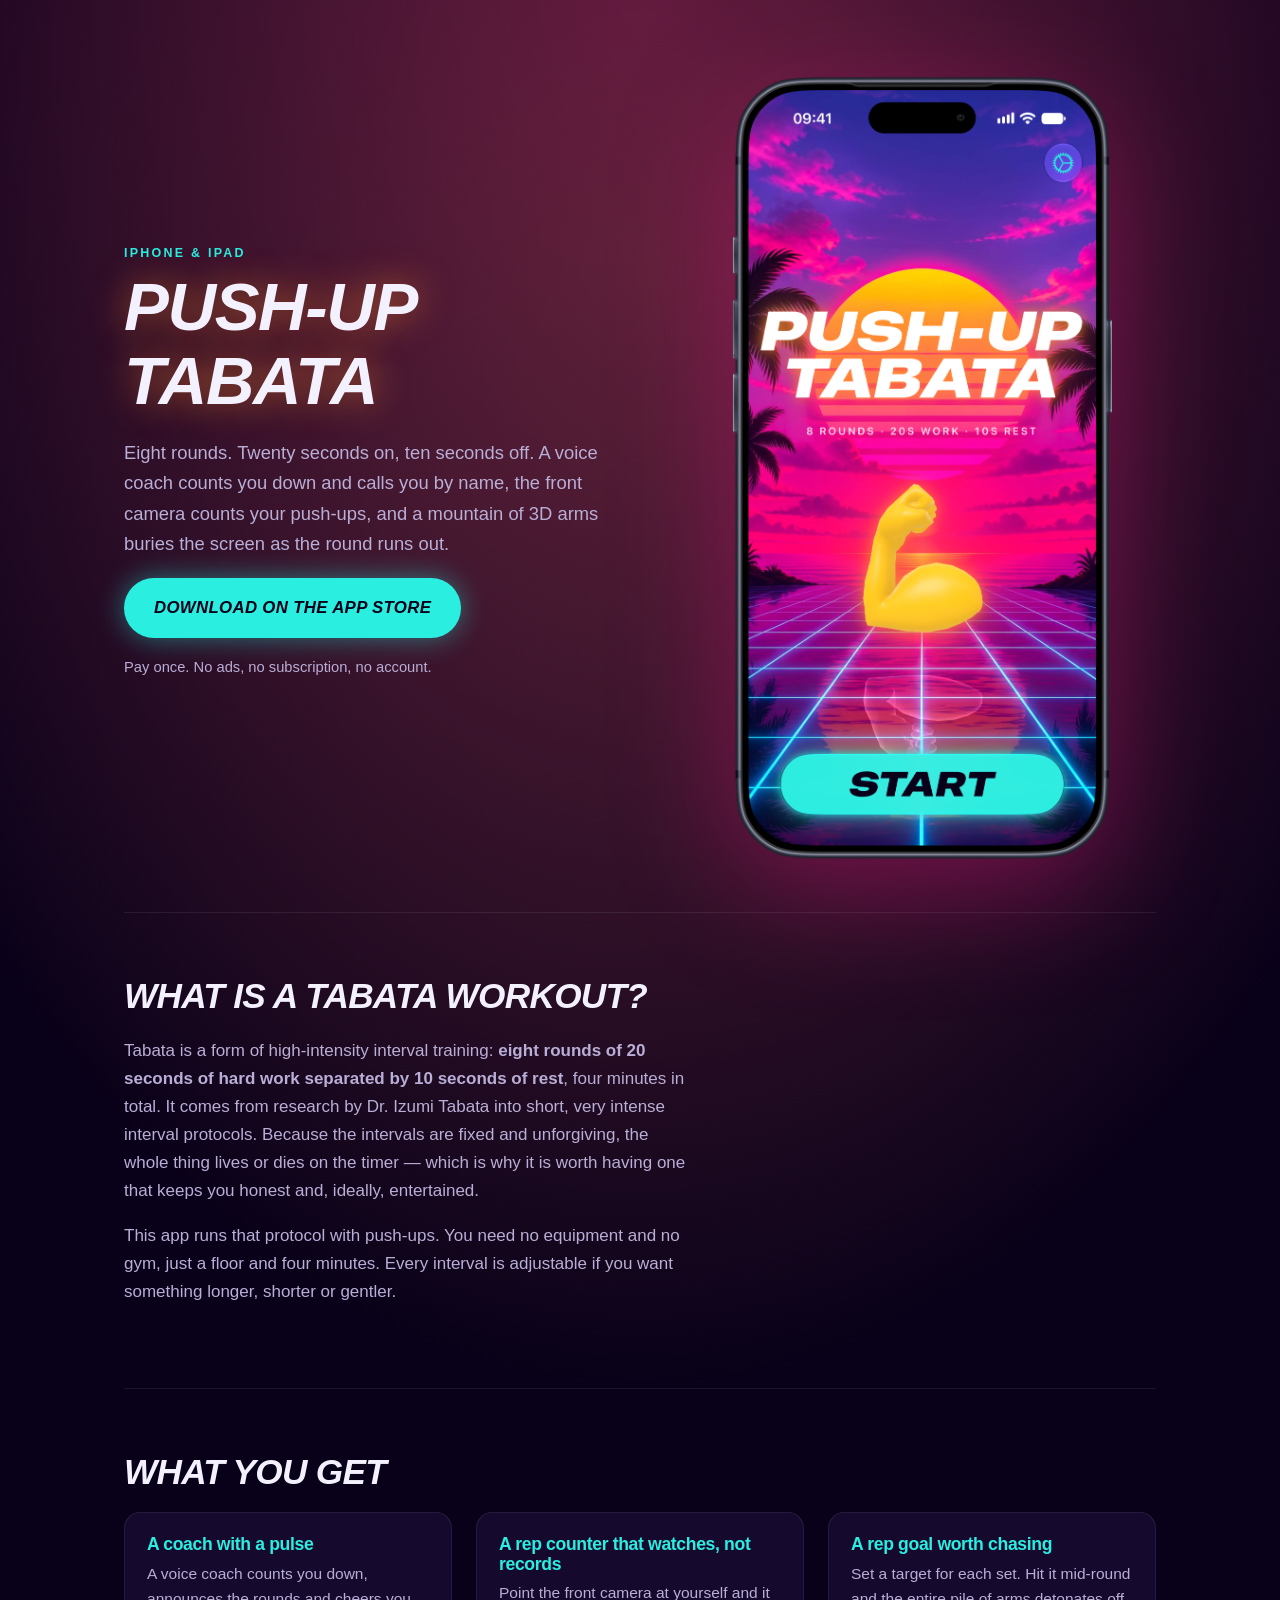
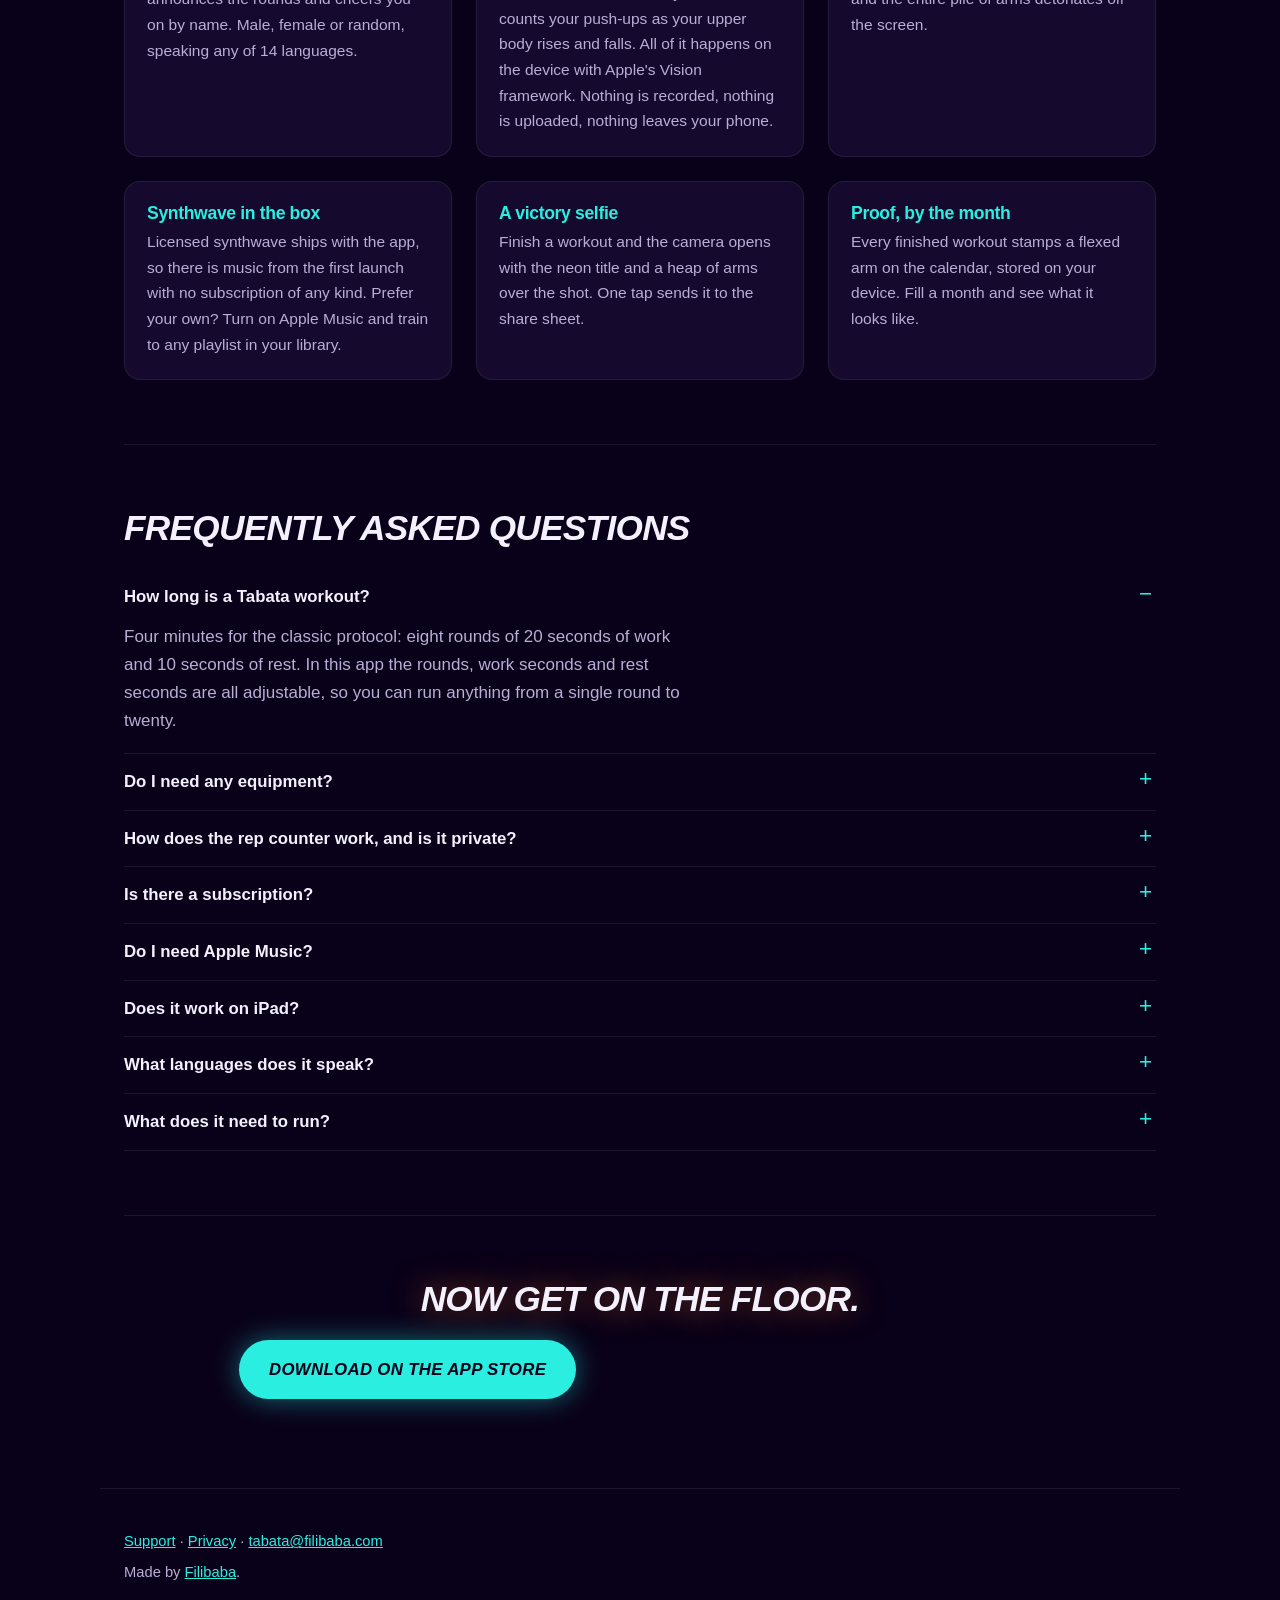
==== index.html @ 629be087 "Add the landing site Static HTML and one stylesheet: hero, what tabata is, features, FAQ, plus the s" ====
<!DOCTYPE html>
<html lang="en">
<head>
<meta charset="utf-8">
<meta name="viewport" content="width=device-width, initial-scale=1">
<title>Push-Up Tabata — 80s Synthwave Push-Up Workout App for iPhone</title>
<meta name="description" content="A push-up tabata workout app for iPhone and iPad: eight rounds of 20 seconds on, 10 off, with a voice coach, an on-device rep counter and a neon synthwave soundtrack. Pay once. No ads, no subscription.">
<link rel="canonical" href="https://pushuptabata.com/">
<meta name="apple-itunes-app" content="app-id=6803532302">
<meta name="theme-color" content="#090119">

<meta property="og:type" content="website">
<meta property="og:site_name" content="Push-Up Tabata">
<meta property="og:title" content="Push-Up Tabata — work out like an 80s action hero">
<meta property="og:description" content="Eight rounds. Twenty seconds on, ten off. A voice coach, an on-device rep counter, and a mountain of 3D arms. Pay once, no subscription.">
<meta property="og:url" content="https://pushuptabata.com/">
<meta property="og:image" content="https://pushuptabata.com/images/og.png">
<meta property="og:image:width" content="1200">
<meta property="og:image:height" content="630">
<meta name="twitter:card" content="summary_large_image">
<meta name="twitter:title" content="Push-Up Tabata — work out like an 80s action hero">
<meta name="twitter:description" content="Eight rounds. Twenty seconds on, ten off. Pay once, no subscription.">
<meta name="twitter:image" content="https://pushuptabata.com/images/og.png">

<link rel="icon" href="/images/icon.png" type="image/png">
<link rel="apple-touch-icon" href="/images/icon.png">
<link rel="stylesheet" href="/style.css">

<script type="application/ld+json">
{
  "@context": "https://schema.org",
  "@type": "SoftwareApplication",
  "name": "Push-Up Tabata",
  "operatingSystem": "iOS 26.0 or later",
  "applicationCategory": "HealthApplication",
  "applicationSubCategory": "Fitness",
  "url": "https://pushuptabata.com/",
  "downloadUrl": "https://apps.apple.com/app/id6803532302",
  "screenshot": "https://pushuptabata.com/images/og.png",
  "inLanguage": ["en","sv","es","fr","de","it","pt","ja","ko","zh-Hans","zh-Hant","nl","pl","tr"],
  "offers": { "@type": "Offer", "price": "2.99", "priceCurrency": "USD" },
  "author": { "@type": "Organization", "name": "Filibaba", "url": "https://filibaba.com" }
}
</script>
</head>
<body>

<header class="hero">
  <div class="hero-text">
    <p class="eyebrow">iPhone &amp; iPad</p>
    <h1>Push-Up Tabata</h1>
    <p class="lede">
      Eight rounds. Twenty seconds on, ten seconds off. A voice coach counts you
      down and calls you by name, the front camera counts your push-ups, and a
      mountain of 3D arms buries the screen as the round runs out.
    </p>
    <p>
      <a class="cta" href="https://apps.apple.com/app/id6803532302">Download on the App Store</a>
    </p>
    <p class="fineprint">Pay once. No ads, no subscription, no account.</p>
  </div>
  <img class="hero-shot" src="/images/hero.png" width="801" height="1670"
       alt="Push-Up Tabata on iPhone, showing the neon synthwave title screen with a 3D flexed arm standing on a glowing grid.">
</header>

<main>

<section>
  <h2>What is a Tabata workout?</h2>
  <p>
    Tabata is a form of high-intensity interval training: <strong>eight rounds of
    20 seconds of hard work separated by 10 seconds of rest</strong>, four minutes
    in total. It comes from research by Dr. Izumi Tabata into short, very intense
    interval protocols. Because the intervals are fixed and unforgiving, the whole
    thing lives or dies on the timer — which is why it is worth having one that
    keeps you honest and, ideally, entertained.
  </p>
  <p>
    This app runs that protocol with push-ups. You need no equipment and no gym,
    just a floor and four minutes. Every interval is adjustable if you want
    something longer, shorter or gentler.
  </p>
</section>

<section>
  <h2>What you get</h2>
  <ul class="features">
    <li>
      <h3>A coach with a pulse</h3>
      <p>
        A voice coach counts you down, announces the rounds and cheers you on by
        name. Male, female or random, speaking any of 14 languages.
      </p>
    </li>
    <li>
      <h3>A rep counter that watches, not records</h3>
      <p>
        Point the front camera at yourself and it counts your push-ups as your
        upper body rises and falls. All of it happens on the device with Apple's
        Vision framework. Nothing is recorded, nothing is uploaded, nothing leaves
        your phone.
      </p>
    </li>
    <li>
      <h3>A rep goal worth chasing</h3>
      <p>
        Set a target for each set. Hit it mid-round and the entire pile of arms
        detonates off the screen.
      </p>
    </li>
    <li>
      <h3>Synthwave in the box</h3>
      <p>
        Licensed synthwave ships with the app, so there is music from the first
        launch with no subscription of any kind. Prefer your own? Turn on Apple
        Music and train to any playlist in your library.
      </p>
    </li>
    <li>
      <h3>A victory selfie</h3>
      <p>
        Finish a workout and the camera opens with the neon title and a heap of
        arms over the shot. One tap sends it to the share sheet.
      </p>
    </li>
    <li>
      <h3>Proof, by the month</h3>
      <p>
        Every finished workout stamps a flexed arm on the calendar, stored on your
        device. Fill a month and see what it looks like.
      </p>
    </li>
  </ul>
</section>

<section id="faq">
  <h2>Frequently asked questions</h2>

  <details open>
    <summary>How long is a Tabata workout?</summary>
    <p>
      Four minutes for the classic protocol: eight rounds of 20 seconds of work
      and 10 seconds of rest. In this app the rounds, work seconds and rest
      seconds are all adjustable, so you can run anything from a single round to
      twenty.
    </p>
  </details>

  <details>
    <summary>Do I need any equipment?</summary>
    <p>
      No. Push-ups need a floor and nothing else. Put the phone on the ground in
      front of you — that is also the position the rep counter expects.
    </p>
  </details>

  <details>
    <summary>How does the rep counter work, and is it private?</summary>
    <p>
      The front camera watches your upper body rise and fall, using Apple's Vision
      framework entirely on the device. No video is recorded, stored or uploaded,
      and there is no server involved at any point. The rep counter is optional and
      off until you turn it on; the camera permission is only requested at that
      moment.
    </p>
  </details>

  <details>
    <summary>Is there a subscription?</summary>
    <p>
      No. You pay once and the app is yours. There are no ads, no in-app purchases,
      no accounts and no newsletter.
    </p>
  </details>

  <details>
    <summary>Do I need Apple Music?</summary>
    <p>
      No. Synthwave tracks are built into the app and play from the first launch.
      Apple Music is an optional toggle for training to your own playlists, and
      permission is only requested if you switch it on.
    </p>
  </details>

  <details>
    <summary>Does it work on iPad?</summary>
    <p>
      Yes. The app is universal and runs on iPhone and iPad, in portrait and
      landscape.
    </p>
  </details>

  <details>
    <summary>What languages does it speak?</summary>
    <p>
      Fourteen: English, Swedish, Spanish, French, German, Italian, Portuguese,
      Japanese, Korean, Simplified and Traditional Chinese, Dutch, Polish and
      Turkish. The interface and the voice coach both follow your phone's language,
      and you can override it in settings.
    </p>
  </details>

  <details>
    <summary>What does it need to run?</summary>
    <p>
      iOS 26 or later, on iPhone or iPad.
    </p>
  </details>
</section>

<section class="closing">
  <h2>Now get on the floor.</h2>
  <p><a class="cta" href="https://apps.apple.com/app/id6803532302">Download on the App Store</a></p>
</section>

</main>

<footer>
  <p>
    <a href="/support.html">Support</a> ·
    <a href="/privacy.html">Privacy</a> ·
    <a href="mailto:tabata@filibaba.com">tabata@filibaba.com</a>
  </p>
  <p class="fineprint">Made by <a href="https://filibaba.com">Filibaba</a>.</p>
</footer>

<script type="application/ld+json">
{
  "@context": "https://schema.org",
  "@type": "FAQPage",
  "mainEntity": [
    { "@type": "Question", "name": "How long is a Tabata workout?",
      "acceptedAnswer": { "@type": "Answer", "text": "Four minutes for the classic protocol: eight rounds of 20 seconds of work and 10 seconds of rest. In Push-Up Tabata the rounds, work seconds and rest seconds are all adjustable." } },
    { "@type": "Question", "name": "Do I need any equipment?",
      "acceptedAnswer": { "@type": "Answer", "text": "No. Push-ups need a floor and nothing else. Put the phone on the ground in front of you, which is also the position the rep counter expects." } },
    { "@type": "Question", "name": "How does the rep counter work, and is it private?",
      "acceptedAnswer": { "@type": "Answer", "text": "The front camera watches your upper body rise and fall using Apple's Vision framework, entirely on the device. No video is recorded, stored or uploaded, and no server is involved. The rep counter is optional and off until you turn it on." } },
    { "@type": "Question", "name": "Is there a subscription?",
      "acceptedAnswer": { "@type": "Answer", "text": "No. You pay once. There are no ads, no in-app purchases, no accounts and no subscription." } },
    { "@type": "Question", "name": "Do I need Apple Music?",
      "acceptedAnswer": { "@type": "Answer", "text": "No. Synthwave tracks are built into the app and play from the first launch. Apple Music is an optional toggle for training to your own playlists." } },
    { "@type": "Question", "name": "Does it work on iPad?",
      "acceptedAnswer": { "@type": "Answer", "text": "Yes. The app is universal and runs on iPhone and iPad, in portrait and landscape." } },
    { "@type": "Question", "name": "What languages does it speak?",
      "acceptedAnswer": { "@type": "Answer", "text": "Fourteen: English, Swedish, Spanish, French, German, Italian, Portuguese, Japanese, Korean, Simplified and Traditional Chinese, Dutch, Polish and Turkish." } },
    { "@type": "Question", "name": "What does it need to run?",
      "acceptedAnswer": { "@type": "Answer", "text": "iOS 26 or later, on iPhone or iPad." } }
  ]
}
</script>

</body>
</html>
---- style.css ----
/* Push-Up Tabata — the app's palette, at web weight. No frameworks, one file. */

:root {
  --indigo: #090119;
  --indigo-soft: #150a2e;
  --magenta: #ff2ecc;
  --pink: #ff1b8d;
  --turquoise: #29eee0;
  --sun: #ffcc4d;
  --ink: #f4f1ff;
  --ink-dim: #b9aed6;
  --max: 1080px;
}

* { box-sizing: border-box; }

html { scroll-behavior: smooth; }

body {
  margin: 0;
  background: var(--indigo);
  color: var(--ink);
  font: 17px/1.65 -apple-system, BlinkMacSystemFont, "Segoe UI", Roboto, Helvetica, Arial, sans-serif;
  -webkit-font-smoothing: antialiased;
  /* The grid horizon, drawn rather than shipped as an image. */
  background-image:
    radial-gradient(120% 70% at 50% 0%, rgba(255, 27, 141, 0.28), transparent 60%),
    radial-gradient(90% 50% at 50% 8%, rgba(255, 204, 77, 0.16), transparent 70%);
  background-repeat: no-repeat;
}

h1, h2, h3 { line-height: 1.1; letter-spacing: -0.02em; }

h1 {
  font-size: clamp(2.7rem, 8vw, 4.2rem);
  font-style: italic;
  font-weight: 800;
  margin: 0.1em 0 0.3em;
  text-transform: uppercase;
  text-shadow: 0 0 34px rgba(255, 140, 40, 0.55);
}

h2 {
  font-size: clamp(1.6rem, 4vw, 2.2rem);
  font-style: italic;
  font-weight: 800;
  text-transform: uppercase;
  margin: 0 0 0.6em;
}

h3 { font-size: 1.1rem; margin: 0 0 0.35em; color: var(--turquoise); }

a { color: var(--turquoise); }

p { margin: 0 0 1em; }

/* ---------- hero ---------- */

.hero {
  max-width: var(--max);
  margin: 0 auto;
  padding: clamp(28px, 6vw, 72px) 24px 24px;
  display: grid;
  gap: clamp(16px, 4vw, 48px);
  grid-template-columns: 1fr;
  align-items: center;
}

@media (min-width: 820px) {
  .hero { grid-template-columns: 1.05fr 0.95fr; padding-bottom: 48px; }
}

.eyebrow {
  color: var(--turquoise);
  text-transform: uppercase;
  letter-spacing: 0.18em;
  font-size: 0.78rem;
  font-weight: 700;
  margin: 0;
}

.lede { font-size: 1.15rem; color: var(--ink-dim); max-width: 34em; }

.hero-shot {
  width: 100%;
  height: auto;
  max-width: 380px;
  justify-self: center;
  filter: drop-shadow(0 30px 60px rgba(255, 27, 141, 0.35));
}

/* ---------- calls to action ---------- */

.cta {
  display: inline-block;
  background: var(--turquoise);
  color: var(--indigo);
  font-weight: 800;
  font-style: italic;
  text-transform: uppercase;
  letter-spacing: 0.02em;
  text-decoration: none;
  padding: 16px clamp(20px, 5vw, 30px);
  border-radius: 999px;
  box-shadow: 0 0 28px rgba(41, 238, 224, 0.45);
  /* One line at every width: the label breaking after "THE" looked like a bug. */
  white-space: nowrap;
  font-size: clamp(0.95rem, 3.6vw, 1.05rem);
}

.cta:hover { background: #fff; }

.fineprint { color: var(--ink-dim); font-size: 0.92rem; }

/* ---------- sections ---------- */

main { max-width: var(--max); margin: 0 auto; padding: 0 24px 8px; }

section { padding: clamp(32px, 6vw, 64px) 0; border-top: 1px solid rgba(255,255,255,0.08); }

section p { color: var(--ink-dim); max-width: 60ch; }

.features {
  list-style: none;
  margin: 0;
  padding: 0;
  display: grid;
  gap: 24px;
  grid-template-columns: repeat(auto-fit, minmax(260px, 1fr));
}

.features li {
  background: var(--indigo-soft);
  border: 1px solid rgba(255,255,255,0.07);
  border-radius: 16px;
  padding: 22px;
}

.features p { margin: 0; font-size: 0.97rem; }

/* ---------- faq ---------- */

details {
  border-bottom: 1px solid rgba(255,255,255,0.08);
  padding: 14px 0;
}

summary {
  cursor: pointer;
  font-weight: 650;
  font-size: 1.05rem;
  list-style: none;
  padding-right: 28px;
  position: relative;
}

summary::-webkit-details-marker { display: none; }

summary::after {
  content: "+";
  position: absolute;
  right: 4px;
  color: var(--turquoise);
  font-weight: 400;
  font-size: 1.4rem;
  line-height: 1;
}

details[open] summary::after { content: "−"; }

details p { margin: 12px 0 4px; }

/* ---------- closing + footer ---------- */

.closing { text-align: center; }
.closing h2 { text-shadow: 0 0 30px rgba(255, 140, 40, 0.5); }

footer {
  max-width: var(--max);
  margin: 0 auto;
  padding: 40px 24px 64px;
  border-top: 1px solid rgba(255,255,255,0.08);
  color: var(--ink-dim);
  font-size: 0.92rem;
}

footer p { margin: 0 0 6px; }

/* ---------- article pages ---------- */

.page { max-width: 760px; margin: 0 auto; padding: clamp(28px, 6vw, 64px) 24px; }
.page h1 { font-size: clamp(2rem, 6vw, 2.8rem); }
.page h2 { font-size: 1.35rem; margin-top: 2em; }
.page p, .page li { color: var(--ink-dim); }
.page ul { padding-left: 1.2em; }
.page li { margin-bottom: 0.5em; }
.back { display: inline-block; margin-bottom: 8px; font-weight: 600; text-decoration: none; }

@media (prefers-reduced-motion: reduce) {
  html { scroll-behavior: auto; }
}
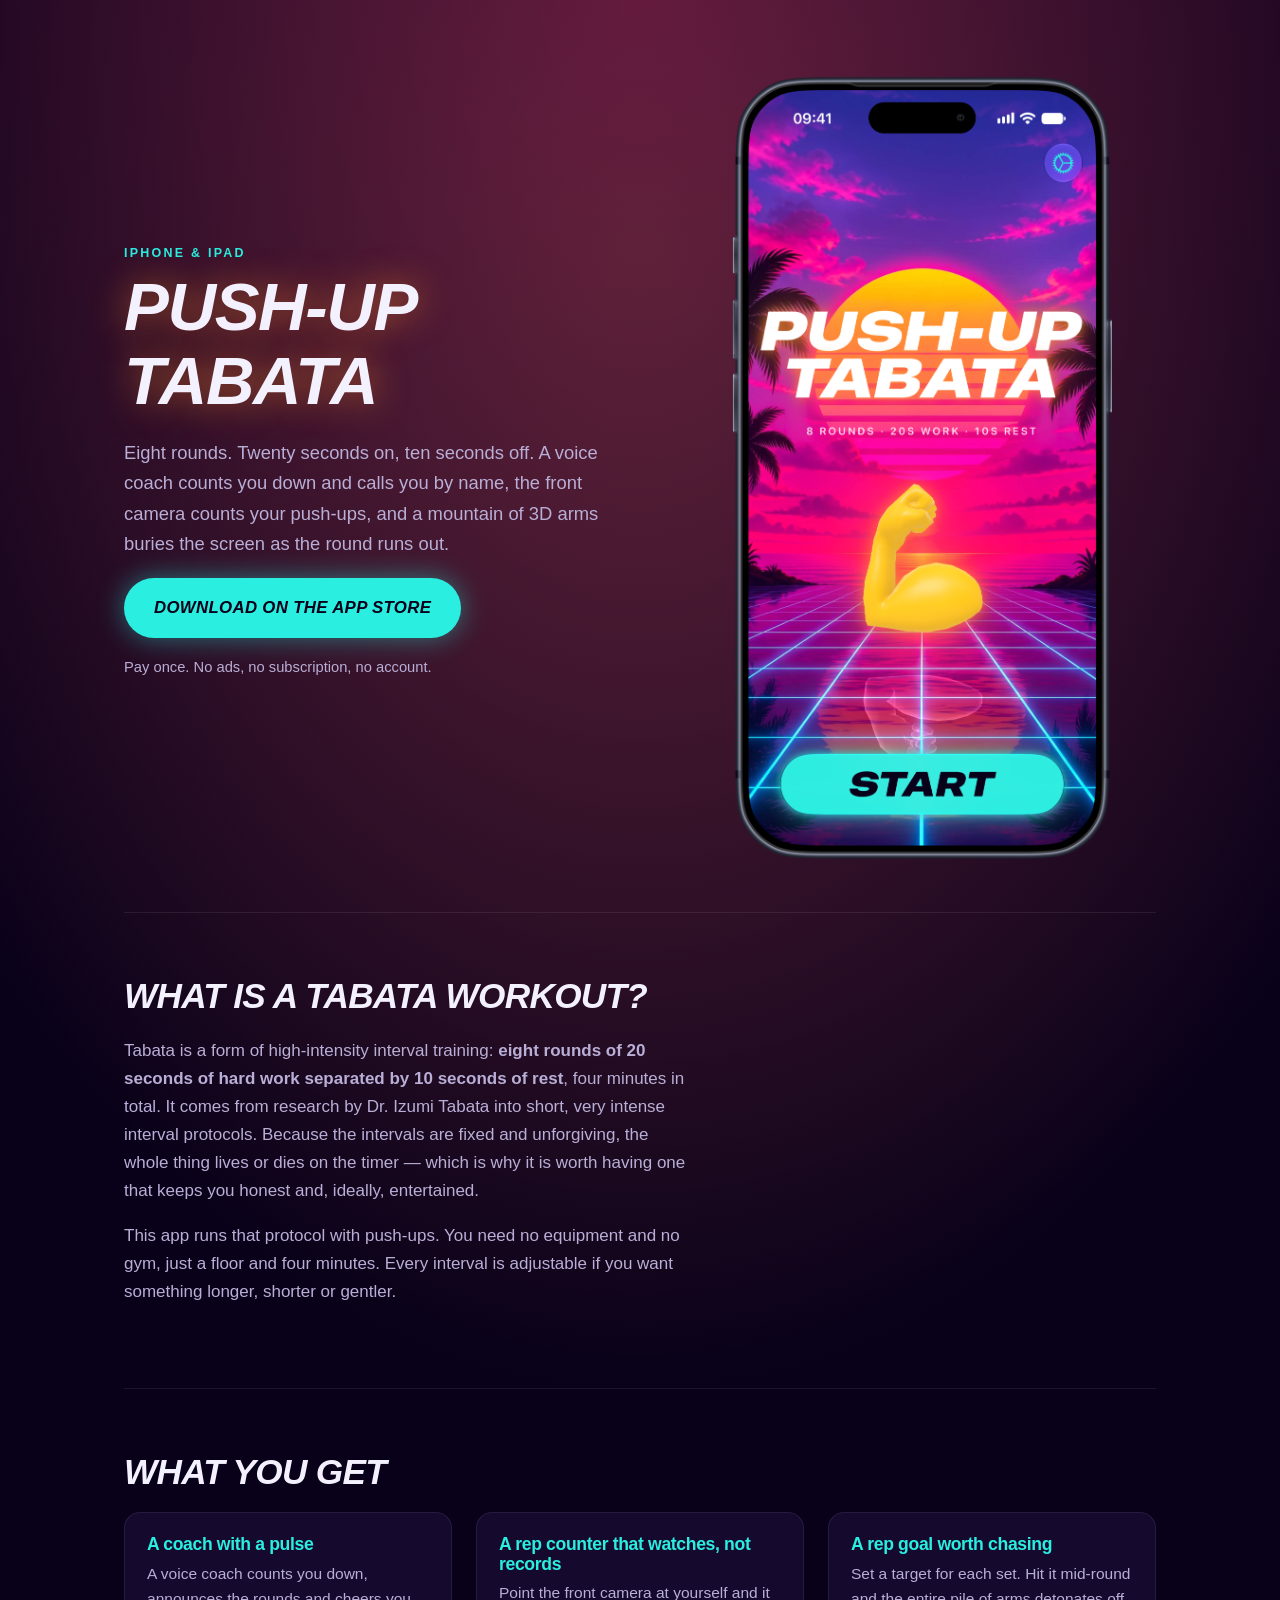
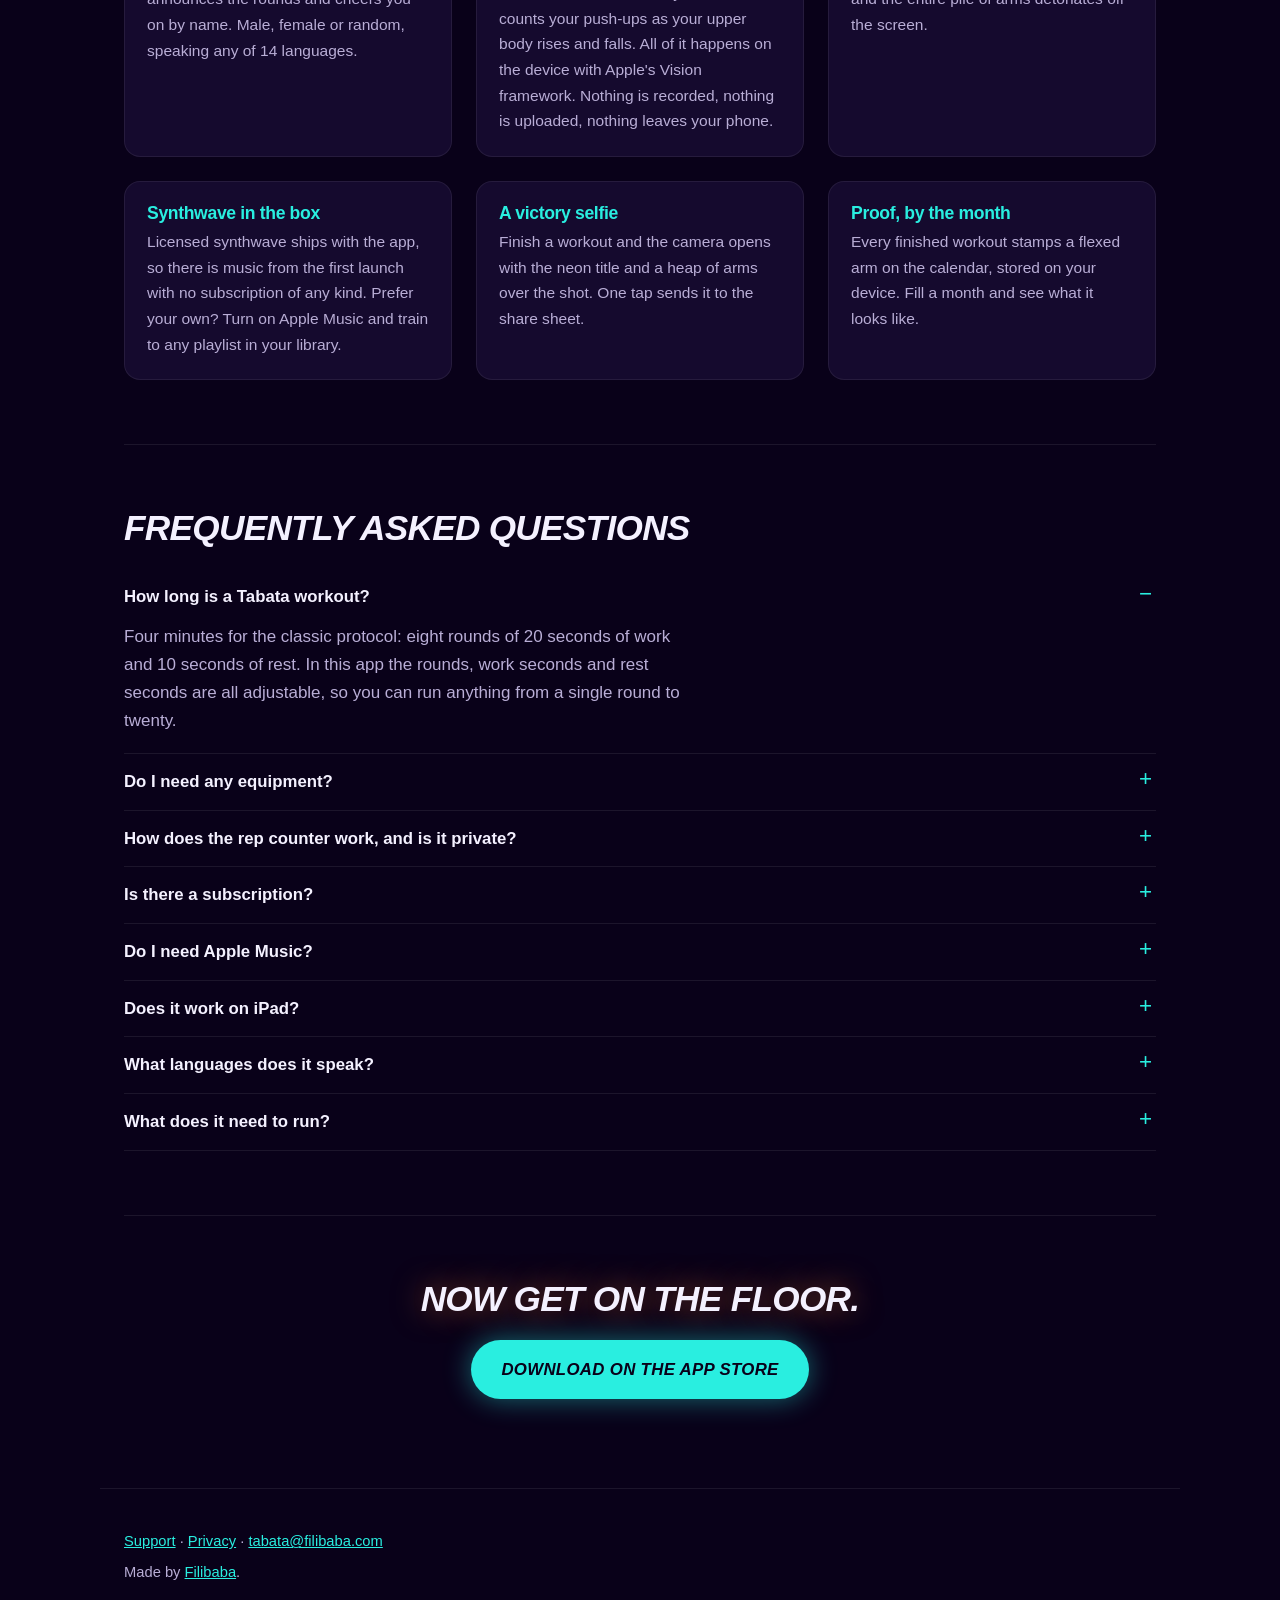
==== commit 4a8e9e8f: "Glow behind the hero phone instead of filtering it A filter on an <img> applies to the element's box" ====
--- a/index.html
+++ b/index.html
@@ -59,8 +59,10 @@
     </p>
     <p class="fineprint">Pay once. No ads, no subscription, no account.</p>
   </div>
-  <img class="hero-shot" src="/images/hero.png" width="801" height="1670"
-       alt="Push-Up Tabata on iPhone, showing the neon synthwave title screen with a 3D flexed arm standing on a glowing grid.">
+  <div class="hero-shot">
+    <img src="/images/hero.png" width="801" height="1670"
+         alt="Push-Up Tabata on iPhone, showing the neon synthwave title screen with a 3D flexed arm standing on a glowing grid.">
+  </div>
 </header>
 
 <main>
--- a/style.css
+++ b/style.css
@@ -31,10 +31,18 @@
 
 h1, h2, h3 { line-height: 1.1; letter-spacing: -0.02em; }
 
+/* Headings match the app's display face: San Francisco at Black (900), italic,
+   uppercase. The app also widens it with .fontWidth(.expanded); CSS cannot reach
+   SF's width axis — font-stretch computes to 125% and renders identically, and
+   neither font-variation-settings nor naming an expanded face does better — so
+   the weight carries it alone. A webfont is the only way to match the width.
+   font-stretch is left in for browsers whose system font does expose the axis. */
+
 h1 {
   font-size: clamp(2.7rem, 8vw, 4.2rem);
   font-style: italic;
-  font-weight: 800;
+  font-weight: 900;
+  font-stretch: expanded;
   margin: 0.1em 0 0.3em;
   text-transform: uppercase;
   text-shadow: 0 0 34px rgba(255, 140, 40, 0.55);
@@ -43,7 +51,8 @@
 h2 {
   font-size: clamp(1.6rem, 4vw, 2.2rem);
   font-style: italic;
-  font-weight: 800;
+  font-weight: 900;
+  font-stretch: expanded;
   text-transform: uppercase;
   margin: 0 0 0.6em;
 }
@@ -82,11 +91,30 @@
 .lede { font-size: 1.15rem; color: var(--ink-dim); max-width: 34em; }
 
 .hero-shot {
+  position: relative;
+  width: 100%;
+  max-width: 380px;
+  justify-self: center;
+}
+
+/* The glow is a gradient behind the phone rather than a drop-shadow on it.
+   A filter on an <img> applies to the element's box until the bitmap has
+   decoded — and width/height reserve that box up front — so WebKit painted a
+   hard pink rectangle around the whole frame on every uncached load, until the
+   phone arrived and the shadow snapped to its silhouette. A gradient cannot
+   square off, and it is already there while the image is still on its way. */
+.hero-shot::before {
+  content: "";
+  position: absolute;
+  inset: 8% -8% 2%;
+  background: radial-gradient(58% 42% at 50% 62%, rgba(255, 27, 141, 0.42), transparent 72%);
+}
+
+.hero-shot img {
+  position: relative;
+  display: block;
   width: 100%;
   height: auto;
-  max-width: 380px;
-  justify-self: center;
-  filter: drop-shadow(0 30px 60px rgba(255, 27, 141, 0.35));
 }
 
 /* ---------- calls to action ---------- */
@@ -95,7 +123,8 @@
   display: inline-block;
   background: var(--turquoise);
   color: var(--indigo);
-  font-weight: 800;
+  font-weight: 900;
+  font-stretch: expanded;
   font-style: italic;
   text-transform: uppercase;
   letter-spacing: 0.02em;
@@ -174,6 +203,9 @@
 
 .closing { text-align: center; }
 .closing h2 { text-shadow: 0 0 30px rgba(255, 140, 40, 0.5); }
+/* Sections cap their paragraphs at 60ch for readability, which here left the
+   button centred inside that narrow box rather than the section. */
+.closing p { max-width: none; }
 
 footer {
   max-width: var(--max);
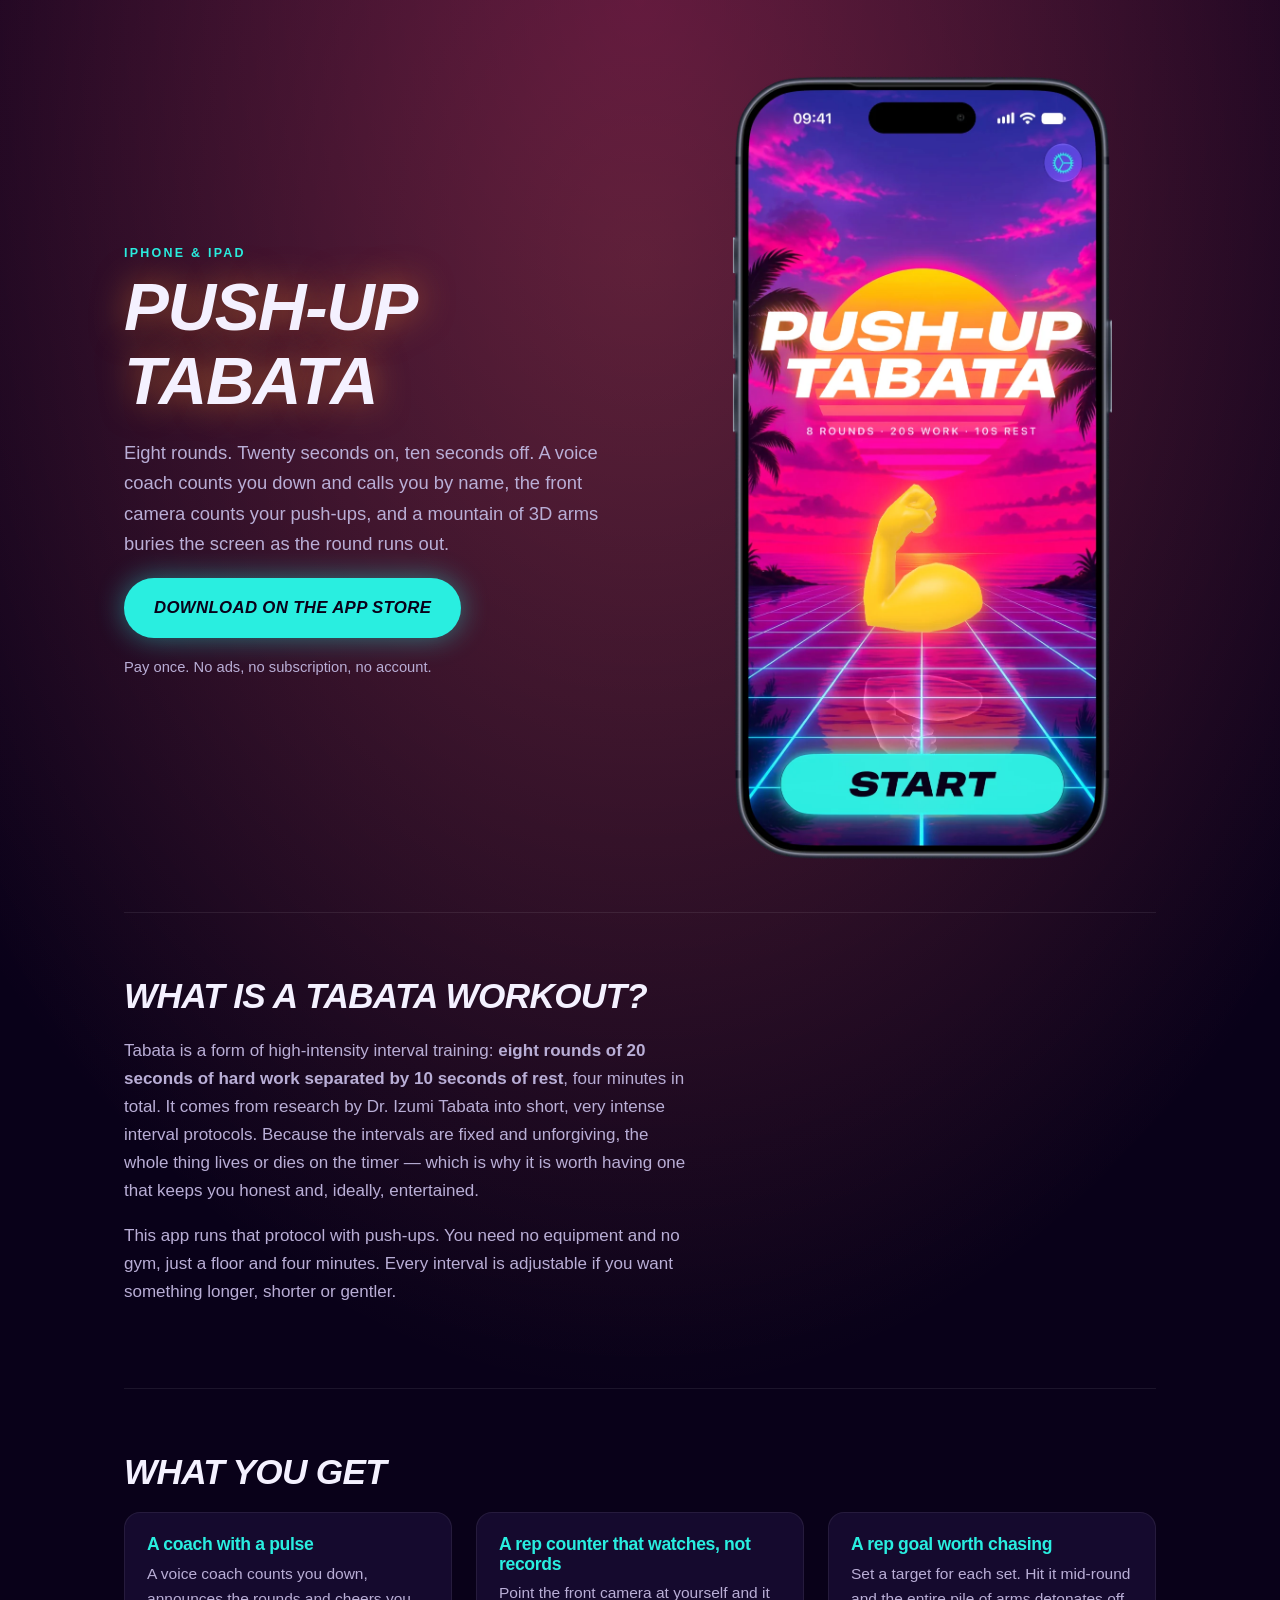
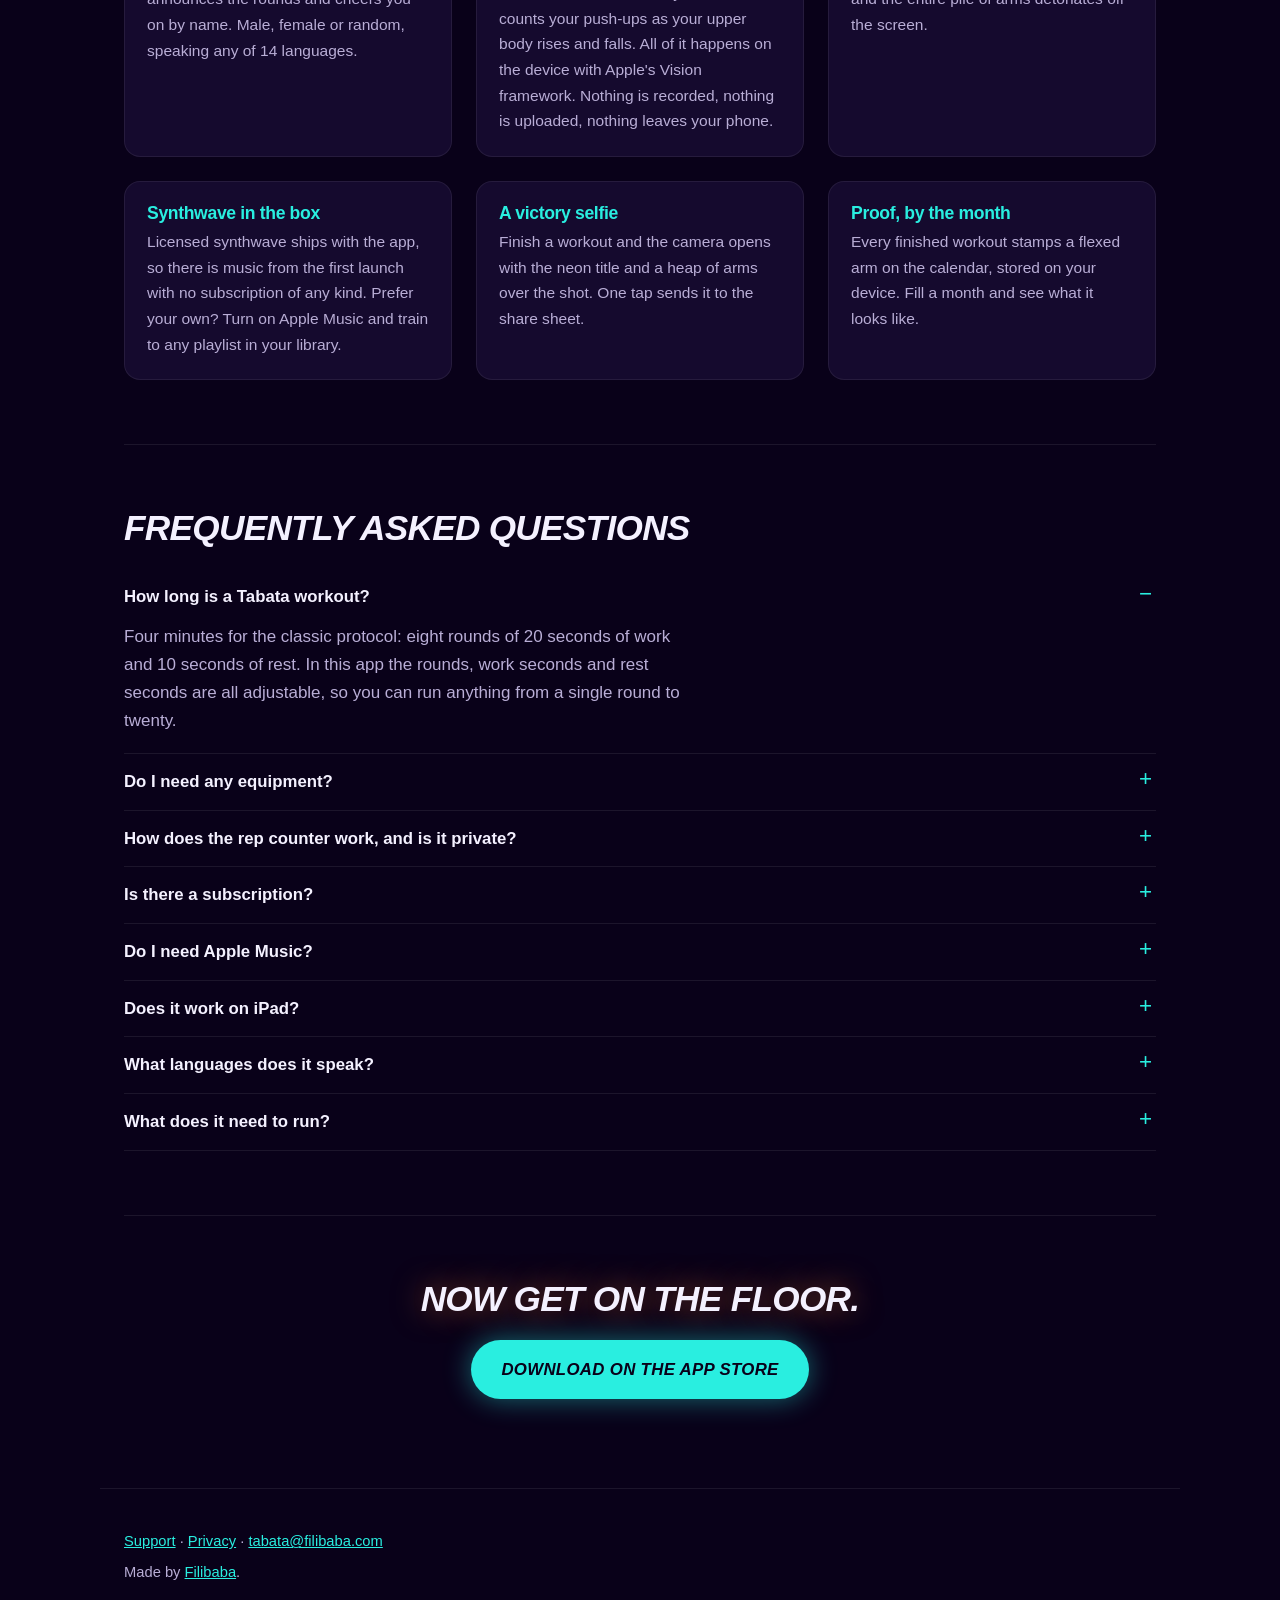
==== commit e4ac2057: "Serve the hero phone as WebP 1216 KB to 127 KB, a tenth of the weight, at the same 801x1670 — the sl" ====
--- a/index.html
+++ b/index.html
@@ -60,8 +60,11 @@
     <p class="fineprint">Pay once. No ads, no subscription, no account.</p>
   </div>
   <div class="hero-shot">
-    <img src="/images/hero.png" width="801" height="1670"
-         alt="Push-Up Tabata on iPhone, showing the neon synthwave title screen with a 3D flexed arm standing on a glowing grid.">
+    <picture>
+      <source srcset="/images/hero.webp" type="image/webp">
+      <img src="/images/hero.png" width="801" height="1670" fetchpriority="high"
+           alt="Push-Up Tabata on iPhone, showing the neon synthwave title screen with a 3D flexed arm standing on a glowing grid.">
+    </picture>
   </div>
 </header>
 
--- a/style.css
+++ b/style.css
@@ -110,6 +110,7 @@
   background: radial-gradient(58% 42% at 50% 62%, rgba(255, 27, 141, 0.42), transparent 72%);
 }
 
+.hero-shot picture,
 .hero-shot img {
   position: relative;
   display: block;
